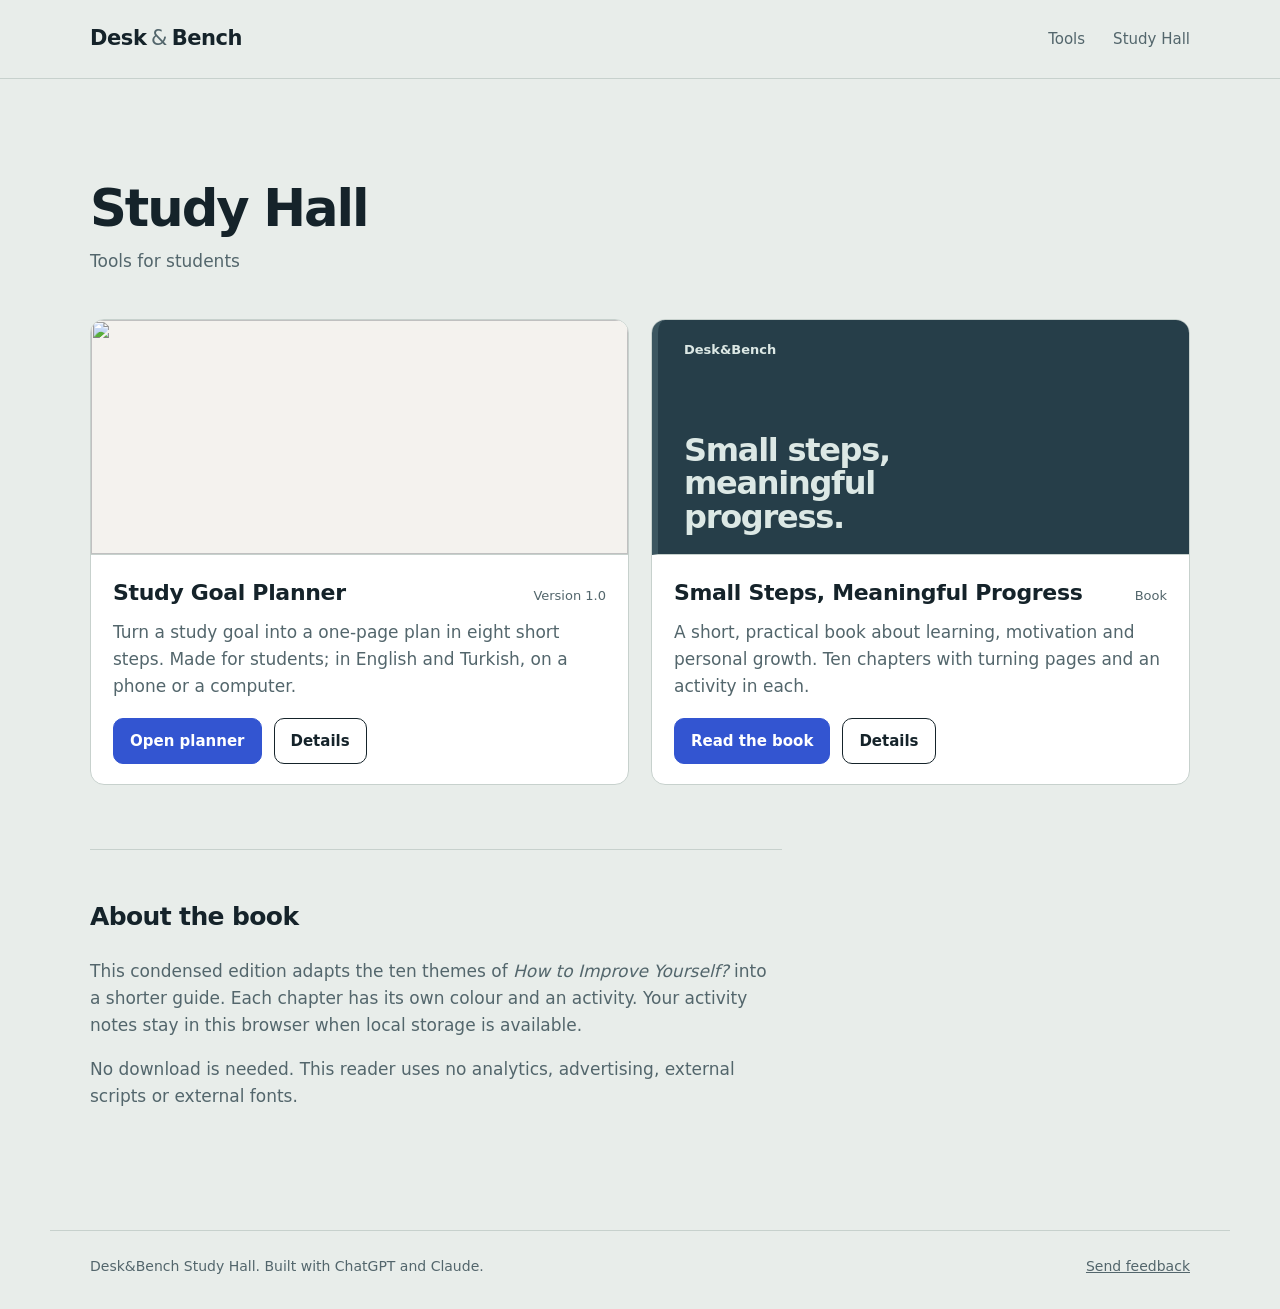
==== study-hall.html @ 0386c712 "Rename Reading Room to Study Hall and move Study Goal Planner there Study Hall, subtitled "Tools for" ====
<!doctype html><html lang="en"><head><meta charset="utf-8"><meta name="viewport" content="width=device-width,initial-scale=1"><title>Study Hall | Desk&Bench</title><meta name="description" content="Tools for students from Desk&Bench: Study Goal Planner and the book Small Steps, Meaningful Progress."><link rel="canonical" href="https://ugurlab.github.io/desk-and-bench/study-hall.html"><link rel="stylesheet" href="style.css"><link rel="stylesheet" href="study-hall.css"></head><body><a class="skip" href="#main">Skip to content</a><header class="wrap site-head"><a class="brand" href="index.html">Desk<span class="amp">&amp;</span>Bench</a><nav class="site-nav" aria-label="Main navigation"><a href="index.html#tools">Tools</a><a href="study-hall.html" aria-current="page">Study Hall</a></nav></header><main id="main" class="room-page"><section class="section wrap"><div class="section-head"><h1>Study Hall</h1><p>Tools for students</p></div><div class="hall-grid">
        <article class="tool">
          <a class="thumb" href="/study-goal-planner/" tabindex="-1" aria-hidden="true"><img src="/study-goal-planner/assets/planner-en-1200.webp" width="1200" height="750" alt="" loading="lazy"></a>
          <div class="tool-body">
            <div class="tool-top"><h3><a href="/study-goal-planner/" style="text-decoration:none">Study Goal Planner</a></h3><span class="version">Version 1.0</span></div>
            <p>Turn a study goal into a one-page plan in eight short steps. Made for students; in English and Turkish, on a phone or a computer.</p>
            <div class="actions">
              <a class="btn primary" href="/study-goal-planner/app/">Open planner</a>
              <a class="btn" href="/study-goal-planner/">Details</a>
            </div>
          </div>
        </article>
        <article class="tool">
          <a class="thumb book-thumb" href="study-hall/small-steps.html" tabindex="-1" aria-hidden="true"><span class="publisher">Desk&amp;Bench</span><strong>Small steps, meaningful progress.</strong></a>
          <div class="tool-body">
            <div class="tool-top"><h3><a href="study-hall/small-steps.html" style="text-decoration:none">Small Steps, Meaningful Progress</a></h3><span class="version">Book</span></div>
            <p>A short, practical book about learning, motivation and personal growth. Ten chapters with turning pages and an activity in each.</p>
            <div class="actions">
              <a class="btn primary" href="study-hall/small-steps.html">Read the book</a>
              <a class="btn" href="#about-book">Details</a>
            </div>
          </div>
        </article>
  </div><div class="room-note" id="about-book"><h2>About the book</h2><p>This condensed edition adapts the ten themes of <em>How to Improve Yourself?</em> into a shorter guide. Each chapter has its own colour and an activity. Your activity notes stay in this browser when local storage is available.</p><p>No download is needed. This reader uses no analytics, advertising, external scripts or external fonts.</p></div></section></main><footer class="wrap site-foot"><span>Desk&amp;Bench Study Hall. Built with ChatGPT and Claude.</span><a href="https://github.com/ugurlab/desk-and-bench/issues">Send feedback</a></footer></body></html>
---- style.css ----
/* Desk & Bench — catalogue site */
:root{
  color-scheme:light;
  --bench:#e8edea;      /* lab bench top */
  --paper:#ffffff;
  --ink:#15232a;
  --muted:#53666c;
  --line:#c7d1cd;
  --grid:rgba(21,35,42,.055);
  --nitrile:#3355d1;    /* actions */
  --nitrile-dark:#2441a8;
  --agar:#e5ae45;       /* sparing highlight */
  --wrap:1180px;
  --gutter:clamp(16px,4vw,40px);
}
*{box-sizing:border-box}
html{scroll-behavior:smooth}
body{
  margin:0;background:var(--bench);color:var(--ink);
  font-family:"Instrument Sans",system-ui,-apple-system,"Segoe UI",sans-serif;
  font-size:17px;line-height:1.6;
  -webkit-font-smoothing:antialiased;
  overflow-x:hidden;
}
img{display:block;max-width:100%;height:auto}
a{color:inherit}
p{margin:0 0 1em}
.wrap{max-width:var(--wrap);margin:0 auto;padding:0 var(--gutter)}
:focus-visible{outline:3px solid var(--agar);outline-offset:3px;border-radius:4px}
.skip{position:absolute;left:-9999px}
.skip:focus{left:16px;top:12px;background:var(--paper);padding:8px 12px;z-index:10}

/* ---------- header ---------- */
.site-head{display:flex;align-items:center;justify-content:space-between;gap:16px;padding-top:22px;padding-bottom:22px}
.brand{font-weight:700;font-size:21px;letter-spacing:-.02em;text-decoration:none;white-space:nowrap}
.brand .amp{font-weight:400;color:var(--muted);padding:0 .22em}
.site-nav{display:flex;align-items:center;gap:clamp(14px,2.5vw,28px);font-size:15px}
.site-nav a{text-decoration:none;color:var(--muted)}
.site-nav a:hover{color:var(--ink)}
.site-nav .lang{color:var(--ink);border:1px solid var(--line);border-radius:999px;padding:4px 12px;background:var(--paper)}

/* ---------- hero ---------- */
.hero{
  position:relative;
  background-color:var(--paper);
  background-image:
    linear-gradient(var(--grid) 1px,transparent 1px),
    linear-gradient(90deg,var(--grid) 1px,transparent 1px);
  background-size:24px 24px;
  border-top:1px solid var(--line);border-bottom:1px solid var(--line);
  overflow:hidden;
}
.hero-inner{padding-top:clamp(40px,5vw,72px);padding-bottom:clamp(44px,6vw,80px)}
.hero h1{
  font-size:clamp(32px,3.9vw,56px);line-height:1.08;letter-spacing:-.03em;
  font-weight:650;font-stretch:88%;margin:0 0 clamp(28px,4vw,48px);
  max-width:24ch;text-wrap:balance;
}
.hero .lead{font-size:clamp(18px,1.5vw,20px);color:var(--muted);max-width:52ch;margin:0 0 26px}
.hero .back{display:inline-block;font-size:15px;color:var(--muted);text-decoration:none;margin-bottom:18px}
.hero .back:hover{color:var(--ink);text-decoration:underline}
.tool-hero{display:grid;grid-template-columns:minmax(0,1fr) auto;gap:24px 48px;align-items:end;margin-bottom:clamp(28px,4vw,44px)}
.tool-hero h1{margin-bottom:14px}
.tool-hero .lead{margin:0}
.tool-hero .cta .fineprint{margin-top:12px}
.actions{display:flex;flex-wrap:wrap;gap:12px;align-items:center}
.btn{
  display:inline-flex;align-items:center;gap:8px;
  padding:12px 20px;border-radius:10px;font-weight:600;font-size:16px;
  text-decoration:none;border:1.5px solid var(--ink);background:var(--paper);color:var(--ink);
  transition:background .15s,color .15s,border-color .15s;
}
.btn:hover{background:var(--ink);color:var(--paper)}
.btn.primary{background:var(--nitrile);border-color:var(--nitrile);color:#fff}
.btn.primary:hover{background:var(--nitrile-dark);border-color:var(--nitrile-dark)}
.btn svg{width:18px;height:18px;flex:0 0 auto}
.fineprint{font-size:14px;color:var(--muted);margin:16px 0 0;max-width:40ch}

/* screenshot sits within the page width */
.shot{margin:0}
.shot-frame{
  background:#f4f2ee;border:1px solid var(--line);
  border-radius:14px;overflow:hidden;
  box-shadow:0 30px 60px -30px rgba(21,35,42,.35),0 8px 18px -10px rgba(21,35,42,.2);
}
.shot figcaption{font-size:13px;color:var(--muted);margin-top:10px}

/* ---------- sections ---------- */
.section{padding-top:clamp(56px,8vw,104px);padding-bottom:clamp(56px,8vw,104px)}
.section + .section{padding-top:0}
.section-head{max-width:640px;margin-bottom:clamp(28px,4vw,44px)}
.section-head h2{font-size:clamp(30px,3.4vw,44px);line-height:1.1;letter-spacing:-.025em;font-weight:650;font-stretch:90%;margin:0 0 12px}
.section-head p{color:var(--muted);margin:0}

/* ---------- shelves ---------- */
.shelves{display:grid;grid-template-columns:1fr 1fr;gap:0;border-top:2px solid var(--ink)}
.shelf{padding:26px 0 0;display:flex;flex-direction:column}
.shelf > .tool{flex:0 0 auto}
.shelf > .slot{flex:1}
.shelf > .tool + .tool{margin-top:22px}
.shelf + .shelf{border-left:1px solid var(--line);padding-left:clamp(20px,3vw,40px)}
.shelf:first-child{padding-right:clamp(20px,3vw,40px)}
.shelf-name{font-size:26px;font-weight:650;letter-spacing:-.02em;margin:0}
.shelf-what{color:var(--muted);font-size:15px;margin:2px 0 22px}
.tool{background:var(--paper);border:1px solid var(--line);border-radius:14px;padding:22px 22px 20px}
.tool-top{display:flex;align-items:baseline;justify-content:space-between;gap:12px;flex-wrap:wrap}
.tool h3{font-size:22px;letter-spacing:-.015em;margin:0}
.version{font-size:13px;color:var(--muted);white-space:nowrap}
.tool p{color:var(--muted);margin:8px 0 18px;max-width:46ch}
.tool .actions .btn{padding:10px 16px;font-size:15px}
.tool{display:flex;flex-direction:column}
.thumb{display:block;margin:-22px -22px 20px;border-bottom:1px solid var(--line);border-radius:13px 13px 0 0;overflow:hidden;background:#f4f2ee;aspect-ratio:16 / 7}
.thumb img{width:100%;height:100%;object-fit:cover;object-position:left top}
.tool-body{display:flex;flex-direction:column;flex:1}
.tool-body .actions{margin-top:auto}
.slot{
  border:1.5px dashed var(--line);border-radius:14px;padding:22px;
  color:var(--muted);min-height:168px;display:flex;flex-direction:column;justify-content:center;gap:6px;
}
.slot strong{color:var(--ink);font-weight:600;display:flex;align-items:center;gap:10px}
.slot strong::before{content:"";width:10px;height:10px;border-radius:50%;background:var(--agar);flex:0 0 auto}
.slot p{margin:0;max-width:40ch}

/* ---------- task board features ---------- */
.feature-wrap{background:var(--paper);border-top:1px solid var(--line);border-bottom:1px solid var(--line)}
.features{list-style:none;margin:0;padding:0;display:grid;grid-template-columns:repeat(auto-fit,minmax(230px,1fr));gap:clamp(22px,3vw,36px)}
.features li{border-left:4px solid var(--c);padding-left:16px}
.features h3{font-size:18px;margin:0 0 4px;letter-spacing:-.01em}
.features p{color:var(--muted);font-size:16px;margin:0}

.steps{list-style:none;counter-reset:s;margin:clamp(40px,6vw,64px) 0 0;padding:0;display:grid;grid-template-columns:repeat(4,1fr);gap:0;border-top:1px solid var(--line)}
.steps li{counter-increment:s;padding:20px 20px 0 0}
.steps li + li{padding-left:20px;border-left:1px solid var(--line)}
.steps li::before{content:counter(s);display:block;font-size:40px;font-weight:600;font-stretch:80%;line-height:1;color:var(--nitrile);margin-bottom:10px}
.steps strong{display:block;font-size:17px}
.steps span{color:var(--muted);font-size:15px}
.steps-title{font-size:20px;margin:clamp(40px,6vw,64px) 0 0;letter-spacing:-.01em}
.steps-title + .steps{margin-top:16px}

/* ---------- questions & about ---------- */
.two{display:grid;grid-template-columns:minmax(0,7fr) minmax(0,5fr);gap:clamp(32px,5vw,72px);align-items:start}
.faq details{border-bottom:1px solid var(--line);padding:16px 0}
.faq details:first-of-type{border-top:2px solid var(--ink)}
.faq summary{cursor:pointer;font-weight:600;font-size:18px;list-style:none;display:flex;justify-content:space-between;gap:16px}
.faq summary::-webkit-details-marker{display:none}
.faq summary::after{content:"+";font-weight:400;font-size:24px;line-height:1;color:var(--muted);transition:transform .2s}
.faq details[open] summary::after{transform:rotate(45deg)}
.faq details p{color:var(--muted);margin:10px 0 0;max-width:62ch}
.principles{list-style:none;margin:0;padding:0;border-top:2px solid var(--ink)}
.principles li{display:grid;grid-template-columns:minmax(120px,1fr) 2fr;gap:16px;padding:16px 0;border-bottom:1px solid var(--line)}
.principles strong{font-size:18px}
.principles span{color:var(--muted)}
.about{background:var(--ink);color:#e6ecea;border-radius:16px;padding:clamp(24px,3vw,34px)}
.about h2{color:#fff;font-size:24px;margin:0 0 10px;letter-spacing:-.015em}
.about p{color:#b8c6c2}
.about a{color:#fff}

/* ---------- footer ---------- */
.site-foot{display:flex;justify-content:space-between;gap:16px;flex-wrap:wrap;font-size:14px;color:var(--muted);border-top:1px solid var(--line);padding-top:24px;padding-bottom:32px}

/* ---------- responsive ---------- */
@media (max-width:900px){
  .tool-hero{grid-template-columns:1fr}
  .hero .lead{max-width:44ch}
  .steps{grid-template-columns:1fr 1fr;row-gap:24px}
  .steps li:nth-child(3){padding-left:0;border-left:none}
  .two{grid-template-columns:1fr}
}
@media (max-width:640px){
  .site-nav .hide-sm{display:none}
  .shot-frame{overflow-x:hidden}
  .shot-frame img{width:760px;max-width:none}
  .shelves{grid-template-columns:1fr}
  .principles li{grid-template-columns:1fr;gap:2px}
  .shelf:first-child{padding-right:0}
  .shelf + .shelf{border-left:none;padding-left:0;margin-top:34px;border-top:1px solid var(--line)}
  .steps{grid-template-columns:1fr}
  .steps li,.steps li + li{padding:18px 0 0;border-left:none}
  .steps li + li{border-top:1px solid var(--line);margin-top:18px}
}
@media (prefers-reduced-motion:reduce){html{scroll-behavior:auto}*{transition:none!important}}
---- study-hall.css ----
.reading-banner{display:grid;grid-template-columns:minmax(0,1fr) minmax(200px,280px);gap:48px;align-items:center}.reading-banner h2,.reading-banner h1{font-size:clamp(34px,4vw,52px);line-height:1.08;letter-spacing:-.04em;margin:0 0 20px;font-weight:650}.reading-banner p{color:var(--muted);max-width:51ch}.reading-banner .book-title{font-size:25px;color:var(--ink);font-weight:600;letter-spacing:-.025em;margin-bottom:12px}.book-preview{display:flex;flex-direction:column;aspect-ratio:3/4;background:#263e49;color:#dce8e5;padding:25px 27px;text-decoration:none;border-left:6px solid #3c5660;box-shadow:8px 10px 0 #ced9d2;max-width:280px;width:100%;justify-self:center}.book-preview .publisher{font-size:13px;font-weight:600}.book-preview strong{font-size:clamp(28px,3vw,38px);line-height:1.04;letter-spacing:-.05em;margin-top:27px;font-weight:650}.book-preview svg{width:100%;height:auto;margin:auto 0 8px}.book-preview .byline{font-size:13px}.room-page{border-top:1px solid var(--line)}.room-page .reading-banner{grid-template-columns:minmax(0,1fr) minmax(240px,340px)}.room-page .book-preview{max-width:320px}.room-page h1{max-width:16ch}.room-note{border-top:1px solid var(--line);margin-top:64px;padding-top:26px;max-width:64ch}.room-note h2{font-size:25px;letter-spacing:-.025em}.room-note p{color:var(--muted)}@media(max-width:640px){.reading-banner,.room-page .reading-banner{grid-template-columns:1fr;gap:36px}.book-preview{justify-self:start;max-width:240px}.room-page .book-preview{max-width:280px}.reading-banner .actions{gap:10px}.reading-banner .btn{font-size:15px;padding:11px 15px}}

.hall-grid{display:grid;grid-template-columns:repeat(2,minmax(0,1fr));gap:22px;align-items:start}.hall-grid .tool p{max-width:none}.book-thumb{display:flex;flex-direction:column;justify-content:space-between;background:#263e49;color:#dce8e5;padding:20px 26px;text-decoration:none;border-left:6px solid #3c5660}.book-thumb .publisher{font-size:13px;font-weight:600}.book-thumb strong{font-size:clamp(24px,2.6vw,32px);line-height:1.05;letter-spacing:-.04em;font-weight:650;max-width:14ch}.room-page .section-head h1{font-size:clamp(34px,4vw,52px);line-height:1.08;letter-spacing:-.04em;margin:0 0 12px;font-weight:650}@media(max-width:760px){.hall-grid{grid-template-columns:1fr}}
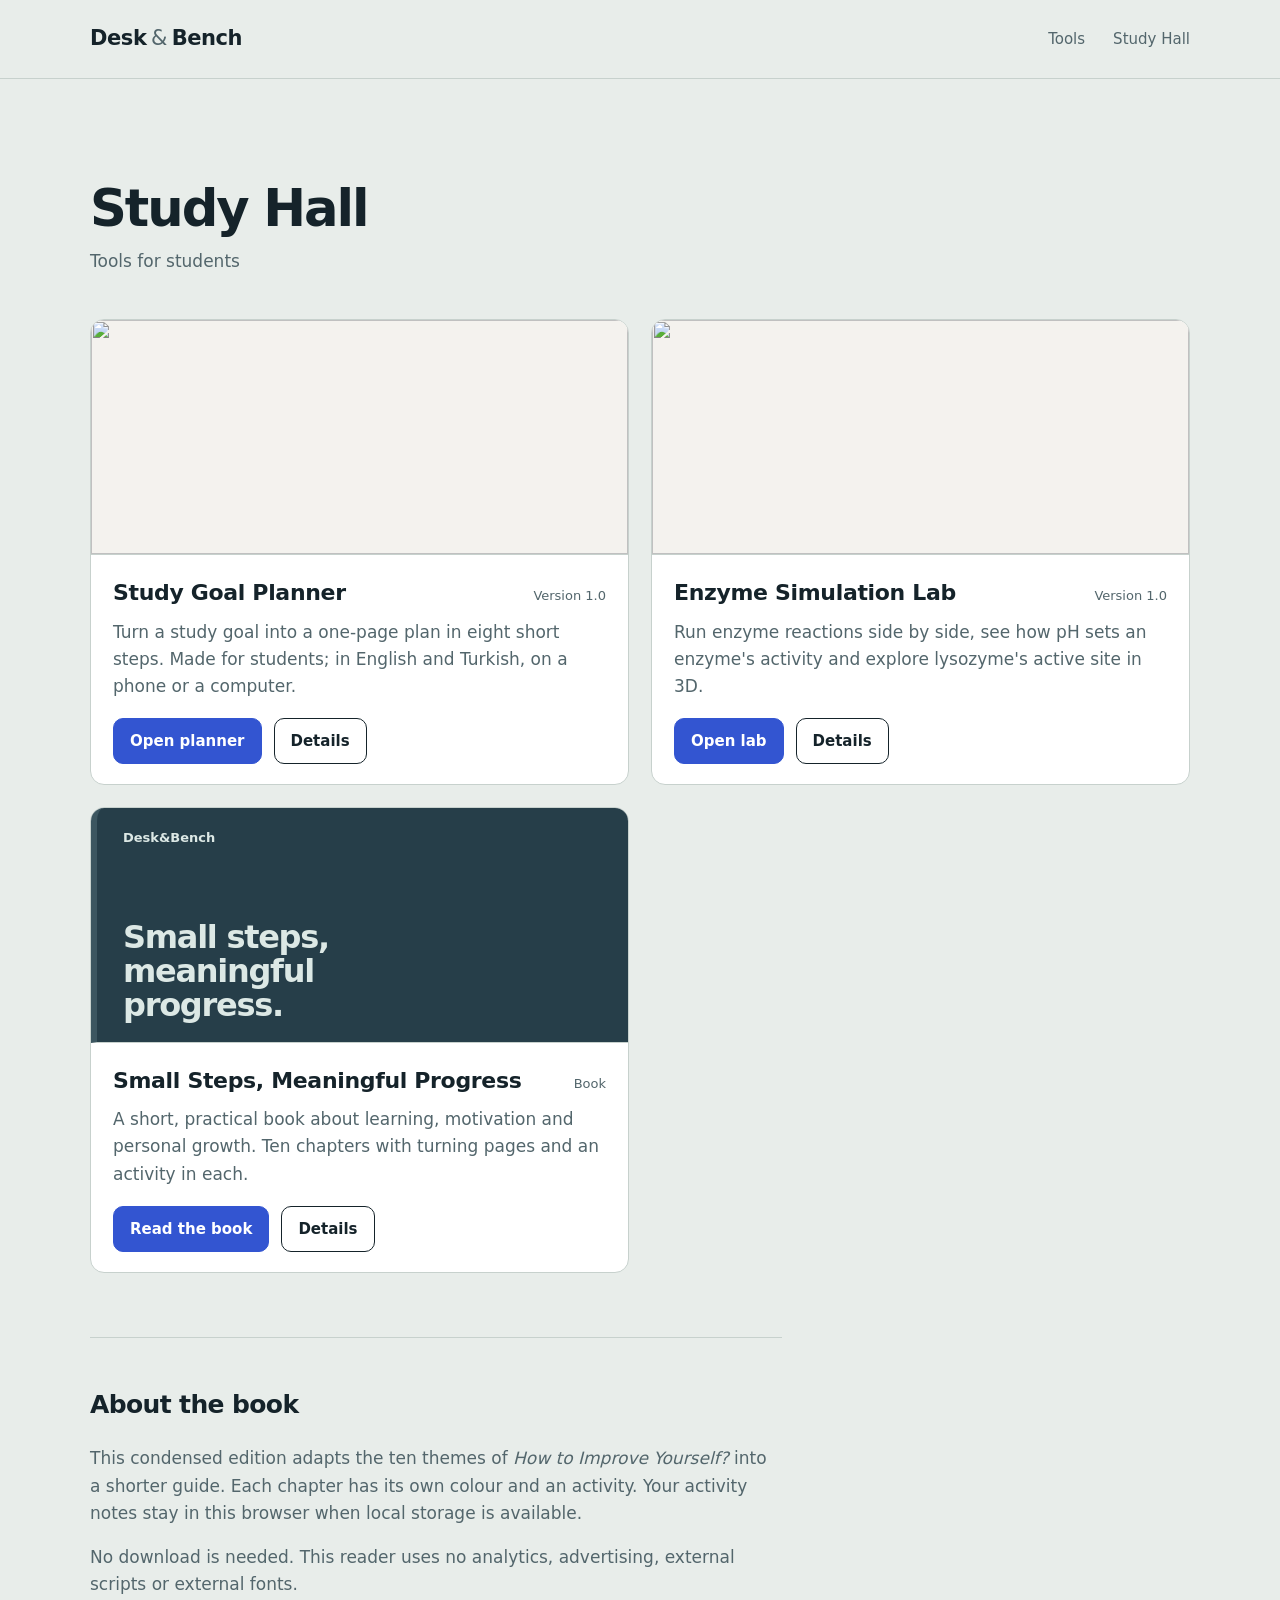
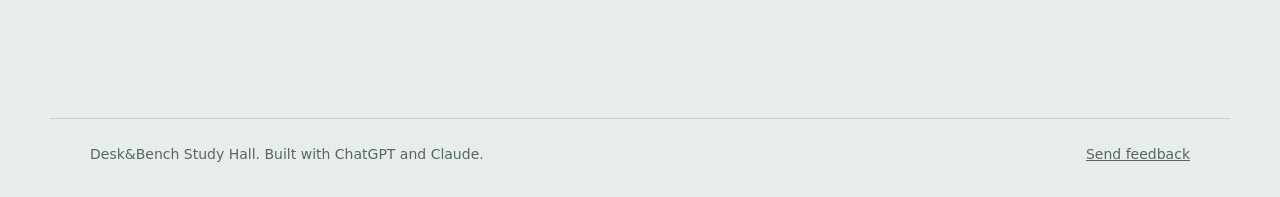
==== commit 4096a4d9: "Add Enzyme Simulation Lab 1.0 to Study Hall New card on the catalogue and the Study Hall page, besid" ====
--- a/study-hall.html
+++ b/study-hall.html
@@ -1,4 +1,4 @@
-<!doctype html><html lang="en"><head><meta charset="utf-8"><meta name="viewport" content="width=device-width,initial-scale=1"><title>Study Hall | Desk&Bench</title><meta name="description" content="Tools for students from Desk&Bench: Study Goal Planner and the book Small Steps, Meaningful Progress."><link rel="canonical" href="https://ugurlab.github.io/desk-and-bench/study-hall.html"><link rel="stylesheet" href="style.css"><link rel="stylesheet" href="study-hall.css"></head><body><a class="skip" href="#main">Skip to content</a><header class="wrap site-head"><a class="brand" href="index.html">Desk<span class="amp">&amp;</span>Bench</a><nav class="site-nav" aria-label="Main navigation"><a href="index.html#tools">Tools</a><a href="study-hall.html" aria-current="page">Study Hall</a></nav></header><main id="main" class="room-page"><section class="section wrap"><div class="section-head"><h1>Study Hall</h1><p>Tools for students</p></div><div class="hall-grid">
+<!doctype html><html lang="en"><head><meta charset="utf-8"><meta name="viewport" content="width=device-width,initial-scale=1"><title>Study Hall | Desk&Bench</title><meta name="description" content="Tools for students from Desk&Bench: Study Goal Planner, Enzyme Simulation Lab and the book Small Steps, Meaningful Progress."><link rel="canonical" href="https://ugurlab.github.io/desk-and-bench/study-hall.html"><link rel="stylesheet" href="style.css"><link rel="stylesheet" href="study-hall.css"></head><body><a class="skip" href="#main">Skip to content</a><header class="wrap site-head"><a class="brand" href="index.html">Desk<span class="amp">&amp;</span>Bench</a><nav class="site-nav" aria-label="Main navigation"><a href="index.html#tools">Tools</a><a href="study-hall.html" aria-current="page">Study Hall</a></nav></header><main id="main" class="room-page"><section class="section wrap"><div class="section-head"><h1>Study Hall</h1><p>Tools for students</p></div><div class="hall-grid">
         <article class="tool">
           <a class="thumb" href="/study-goal-planner/" tabindex="-1" aria-hidden="true"><img src="/study-goal-planner/assets/planner-en-1200.webp" width="1200" height="750" alt="" loading="lazy"></a>
           <div class="tool-body">
@@ -7,6 +7,17 @@
             <div class="actions">
               <a class="btn primary" href="/study-goal-planner/app/">Open planner</a>
               <a class="btn" href="/study-goal-planner/">Details</a>
+            </div>
+          </div>
+        </article>
+        <article class="tool">
+          <a class="thumb" href="/enzyme-simulation-lab/" tabindex="-1" aria-hidden="true"><img src="/enzyme-simulation-lab/assets/lysozyme-en-1200.webp" width="1200" height="750" alt="" loading="lazy"></a>
+          <div class="tool-body">
+            <div class="tool-top"><h3><a href="/enzyme-simulation-lab/" style="text-decoration:none">Enzyme Simulation Lab</a></h3><span class="version">Version 1.0</span></div>
+            <p>Run enzyme reactions side by side, see how pH sets an enzyme's activity and explore lysozyme's active site in 3D.</p>
+            <div class="actions">
+              <a class="btn primary" href="/enzyme-simulation-lab/app/">Open lab</a>
+              <a class="btn" href="/enzyme-simulation-lab/">Details</a>
             </div>
           </div>
         </article>
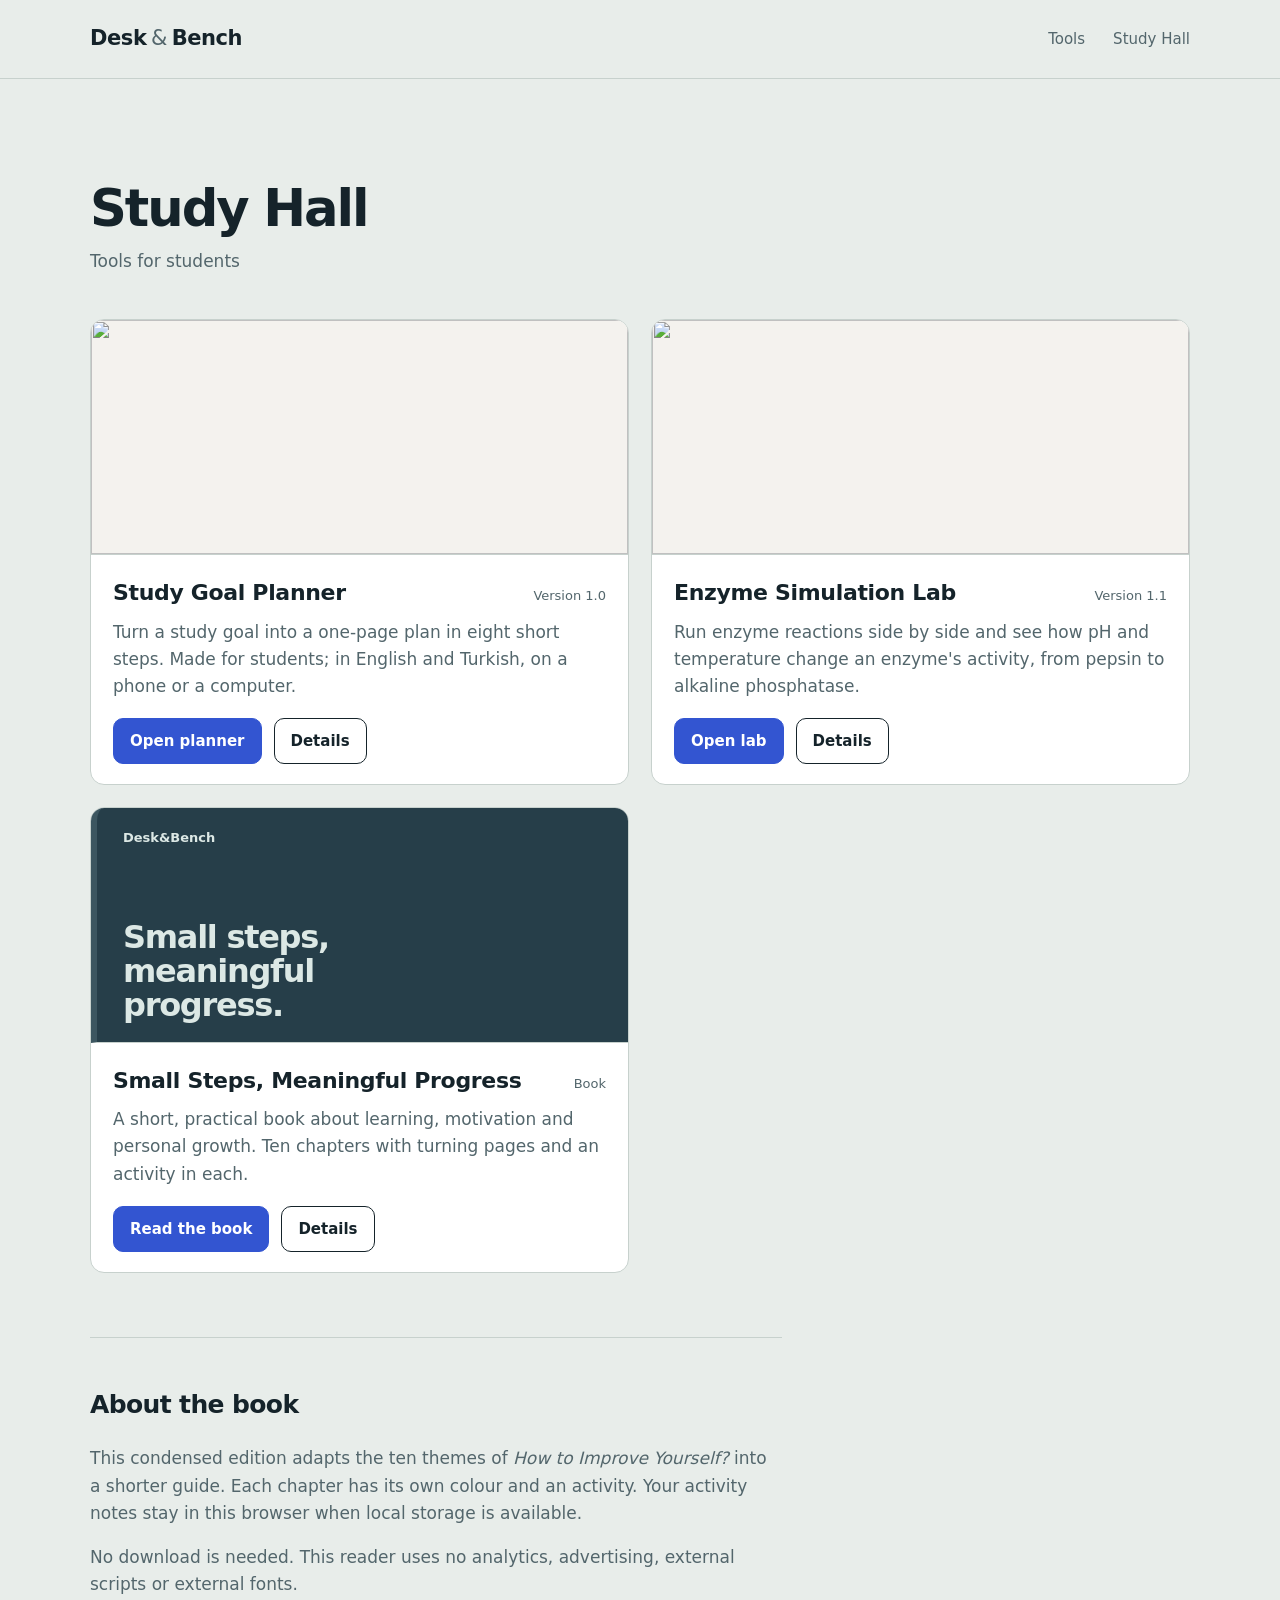
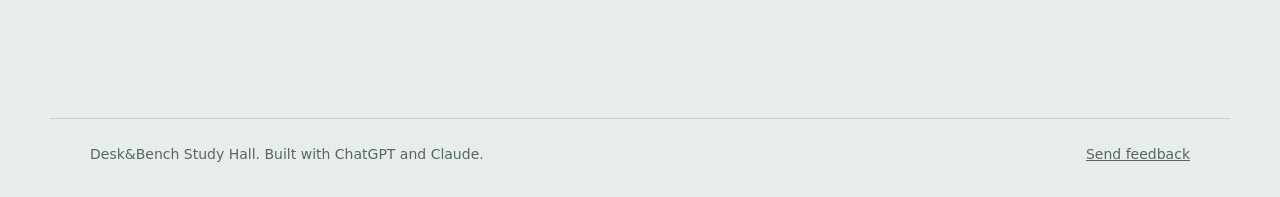
==== commit dfff3fd2: "About text by ugurlab; Enzyme Simulation Lab 1.1 card; app signature rule The About text now says th" ====
--- a/study-hall.html
+++ b/study-hall.html
@@ -11,10 +11,10 @@
           </div>
         </article>
         <article class="tool">
-          <a class="thumb" href="/enzyme-simulation-lab/" tabindex="-1" aria-hidden="true"><img src="/enzyme-simulation-lab/assets/lysozyme-en-1200.webp" width="1200" height="750" alt="" loading="lazy"></a>
+          <a class="thumb" href="/enzyme-simulation-lab/" tabindex="-1" aria-hidden="true"><img src="/enzyme-simulation-lab/assets/ph-en-1200.webp" width="1200" height="750" alt="" loading="lazy"></a>
           <div class="tool-body">
-            <div class="tool-top"><h3><a href="/enzyme-simulation-lab/" style="text-decoration:none">Enzyme Simulation Lab</a></h3><span class="version">Version 1.0</span></div>
-            <p>Run enzyme reactions side by side, see how pH sets an enzyme's activity and explore lysozyme's active site in 3D.</p>
+            <div class="tool-top"><h3><a href="/enzyme-simulation-lab/" style="text-decoration:none">Enzyme Simulation Lab</a></h3><span class="version">Version 1.1</span></div>
+            <p>Run enzyme reactions side by side and see how pH and temperature change an enzyme's activity, from pepsin to alkaline phosphatase.</p>
             <div class="actions">
               <a class="btn primary" href="/enzyme-simulation-lab/app/">Open lab</a>
               <a class="btn" href="/enzyme-simulation-lab/">Details</a>
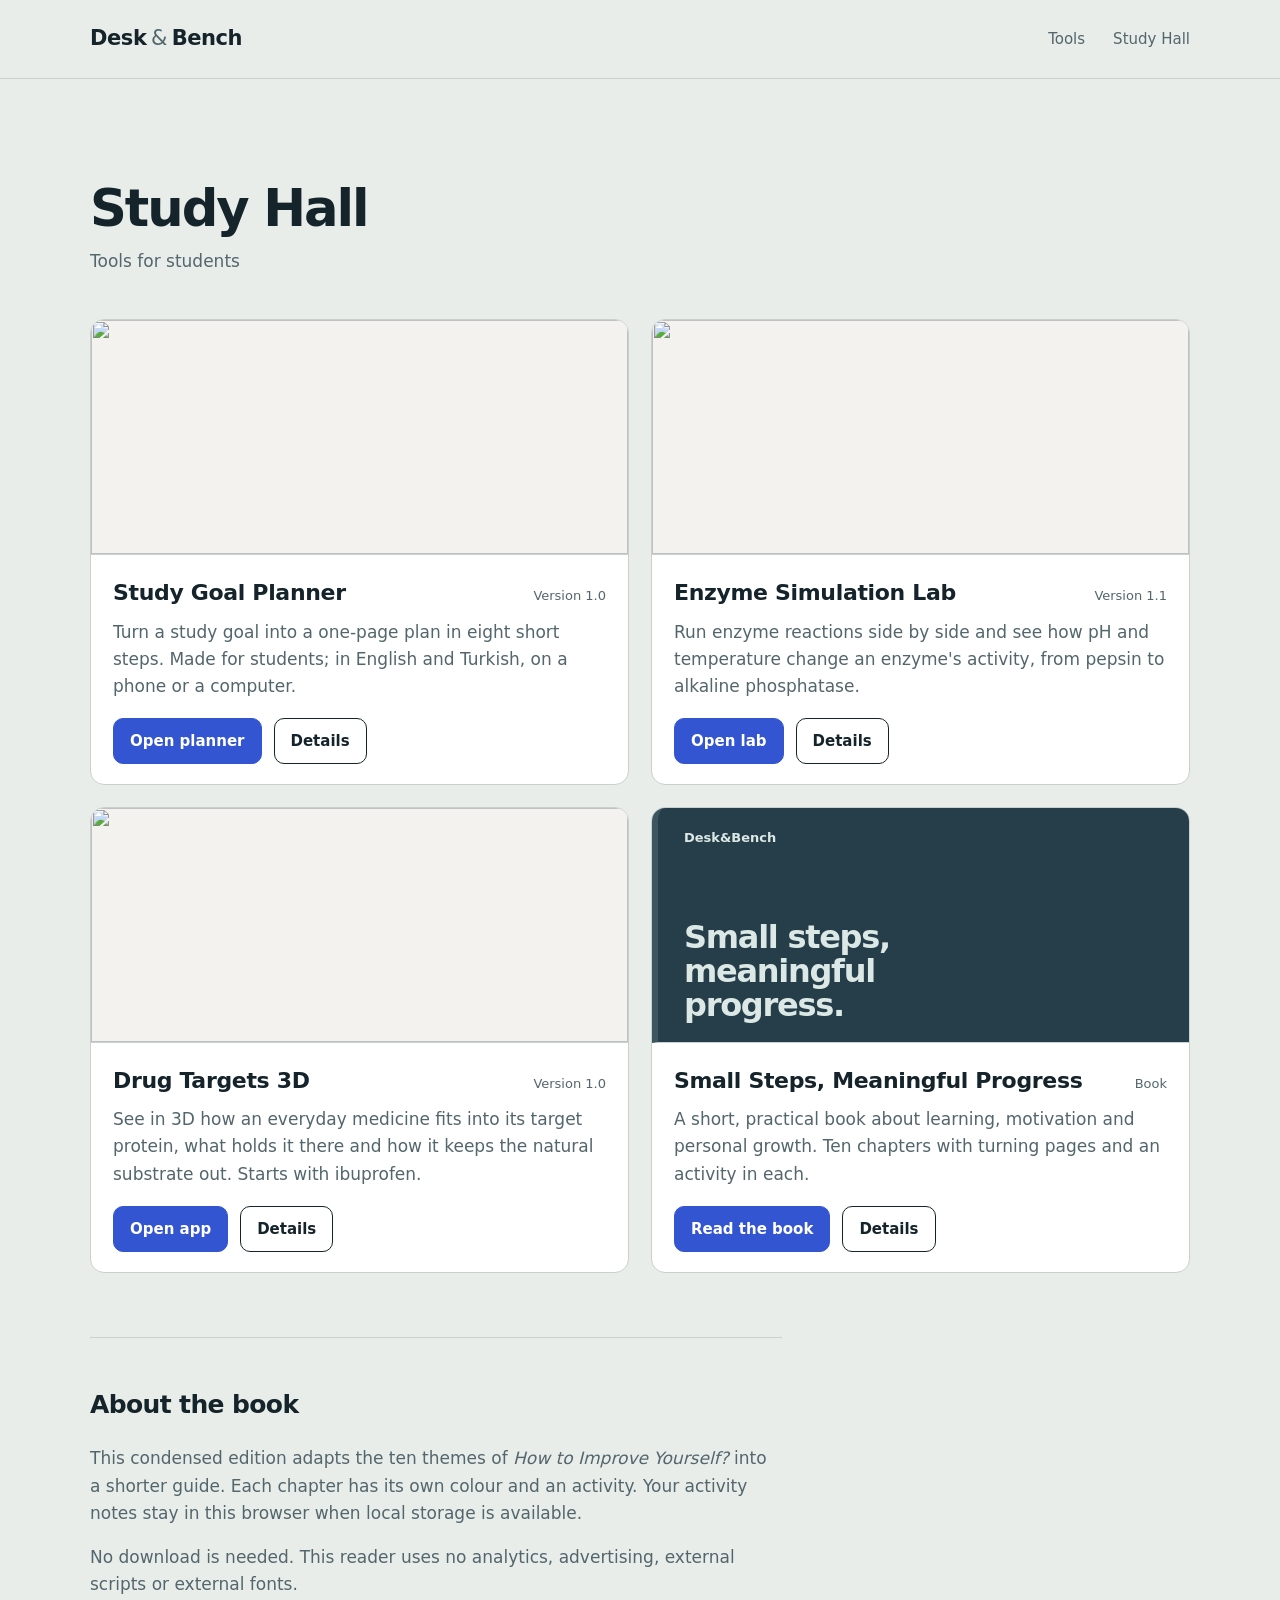
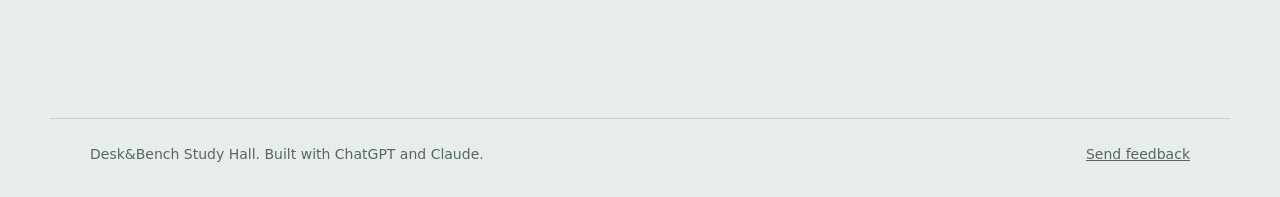
==== commit b7e29025: "Add Drug Targets 3D 1.0 to Study Hall Card on the catalogue and the Study Hall page, README table, s" ====
--- a/study-hall.html
+++ b/study-hall.html
@@ -1,4 +1,4 @@
-<!doctype html><html lang="en"><head><meta charset="utf-8"><meta name="viewport" content="width=device-width,initial-scale=1"><title>Study Hall | Desk&Bench</title><meta name="description" content="Tools for students from Desk&Bench: Study Goal Planner, Enzyme Simulation Lab and the book Small Steps, Meaningful Progress."><link rel="canonical" href="https://ugurlab.github.io/desk-and-bench/study-hall.html"><link rel="stylesheet" href="style.css"><link rel="stylesheet" href="study-hall.css"></head><body><a class="skip" href="#main">Skip to content</a><header class="wrap site-head"><a class="brand" href="index.html">Desk<span class="amp">&amp;</span>Bench</a><nav class="site-nav" aria-label="Main navigation"><a href="index.html#tools">Tools</a><a href="study-hall.html" aria-current="page">Study Hall</a></nav></header><main id="main" class="room-page"><section class="section wrap"><div class="section-head"><h1>Study Hall</h1><p>Tools for students</p></div><div class="hall-grid">
+<!doctype html><html lang="en"><head><meta charset="utf-8"><meta name="viewport" content="width=device-width,initial-scale=1"><title>Study Hall | Desk&Bench</title><meta name="description" content="Tools for students from Desk&Bench: Study Goal Planner, Enzyme Simulation Lab, Drug Targets 3D and the book Small Steps, Meaningful Progress."><link rel="canonical" href="https://ugurlab.github.io/desk-and-bench/study-hall.html"><link rel="stylesheet" href="style.css"><link rel="stylesheet" href="study-hall.css"></head><body><a class="skip" href="#main">Skip to content</a><header class="wrap site-head"><a class="brand" href="index.html">Desk<span class="amp">&amp;</span>Bench</a><nav class="site-nav" aria-label="Main navigation"><a href="index.html#tools">Tools</a><a href="study-hall.html" aria-current="page">Study Hall</a></nav></header><main id="main" class="room-page"><section class="section wrap"><div class="section-head"><h1>Study Hall</h1><p>Tools for students</p></div><div class="hall-grid">
         <article class="tool">
           <a class="thumb" href="/study-goal-planner/" tabindex="-1" aria-hidden="true"><img src="/study-goal-planner/assets/planner-en-1200.webp" width="1200" height="750" alt="" loading="lazy"></a>
           <div class="tool-body">
@@ -22,6 +22,17 @@
           </div>
         </article>
         <article class="tool">
+          <a class="thumb" href="/drug-targets-3d/" tabindex="-1" aria-hidden="true"><img src="/drug-targets-3d/assets/pocket-en-1200.webp" width="1200" height="750" alt="" loading="lazy"></a>
+          <div class="tool-body">
+            <div class="tool-top"><h3><a href="/drug-targets-3d/" style="text-decoration:none">Drug Targets 3D</a></h3><span class="version">Version 1.0</span></div>
+            <p>See in 3D how an everyday medicine fits into its target protein, what holds it there and how it keeps the natural substrate out. Starts with ibuprofen.</p>
+            <div class="actions">
+              <a class="btn primary" href="/drug-targets-3d/app/">Open app</a>
+              <a class="btn" href="/drug-targets-3d/">Details</a>
+            </div>
+          </div>
+        </article>
+        <article class="tool">
           <a class="thumb book-thumb" href="study-hall/small-steps.html" tabindex="-1" aria-hidden="true"><span class="publisher">Desk&amp;Bench</span><strong>Small steps, meaningful progress.</strong></a>
           <div class="tool-body">
             <div class="tool-top"><h3><a href="study-hall/small-steps.html" style="text-decoration:none">Small Steps, Meaningful Progress</a></h3><span class="version">Book</span></div>
